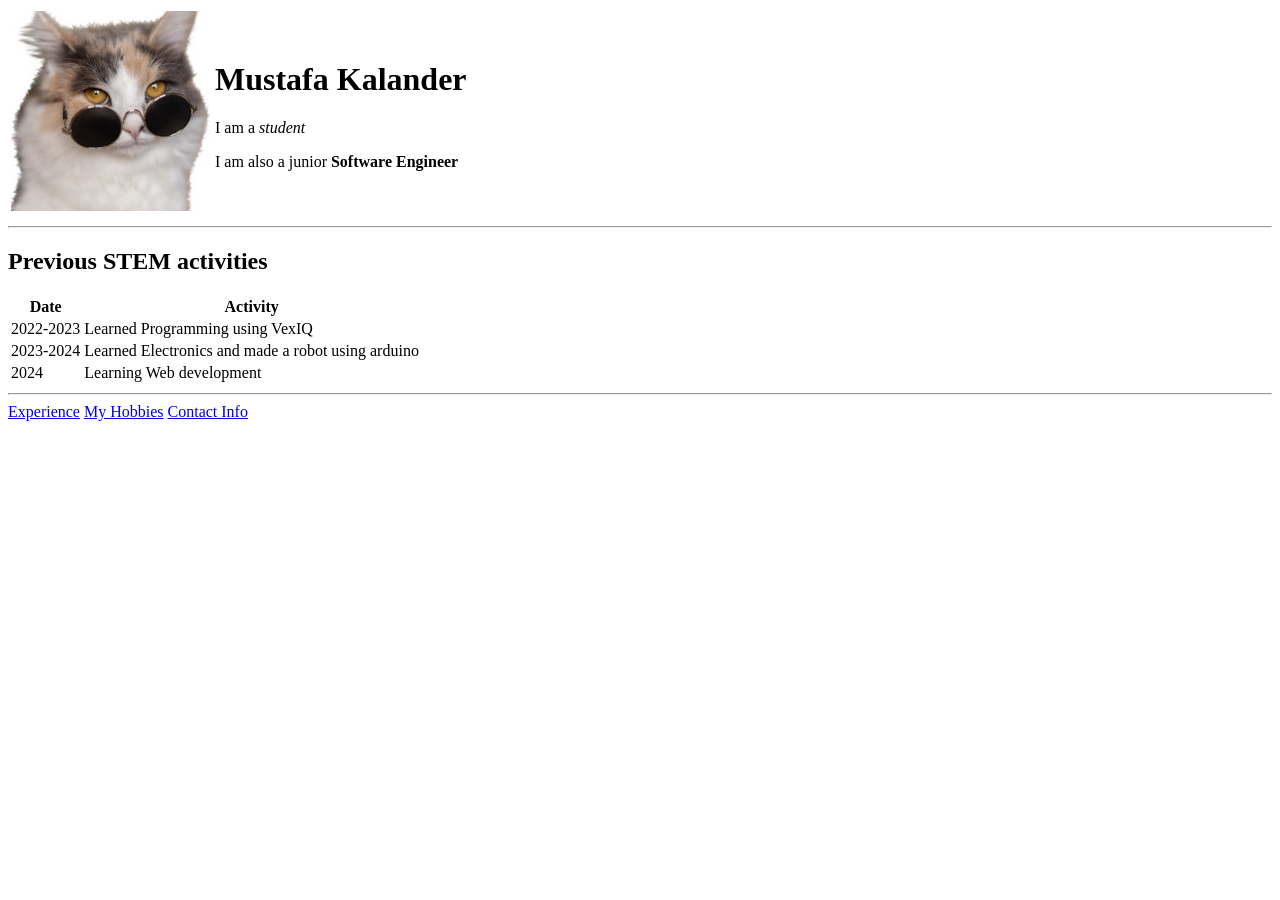
==== Index.html @ a8bc72f9 "Add V1 of Portfolio after HTML" ====
<!DOCTYPE html>
<html lang="en">
<head>
    <meta charset="UTF-8">
    <meta name="viewport" content="width=device-width, initial-scale=1.0">
    <title>Kalander</title>
</head>
<body>
    <table>
        <tr>
            <td><img src="Images/ProfilePictureSmall.jpg" alt="Personal Picture"></td>
            <td>
                <h1>Mustafa Kalander</h1>
                <p>I am a <em>student</em></p>
                <p>I am also a junior <strong>Software Engineer</strong></p>
            </td>
        </tr>
    </table>
    <hr>
    <h2>Previous STEM activities</h2>
    <table>
        <thead>
            <tr>
                <th>Date</th>
                <th>Activity</th>
            </tr>
        </thead>
        <tbody>
            <tr>
                <td>2022-2023</td>
                <td>Learned Programming using VexIQ</td>
            </tr>
            <tr>
                <td>2023-2024</td>
                <td>Learned Electronics and made a robot using arduino</td>
            </tr>
            <tr>
                <td>2024</td>
                <td>Learning Web development</td>
            </tr>
        </tbody>
    </table>
    <hr>
    <a href="Experience.html" target="_blank">Experience</a>
    <a href="Hobbies.html" target="_blank">My Hobbies</a>
    <a href="ContactInfo.html" target="_blank">Contact Info</a>
</body>
</html>
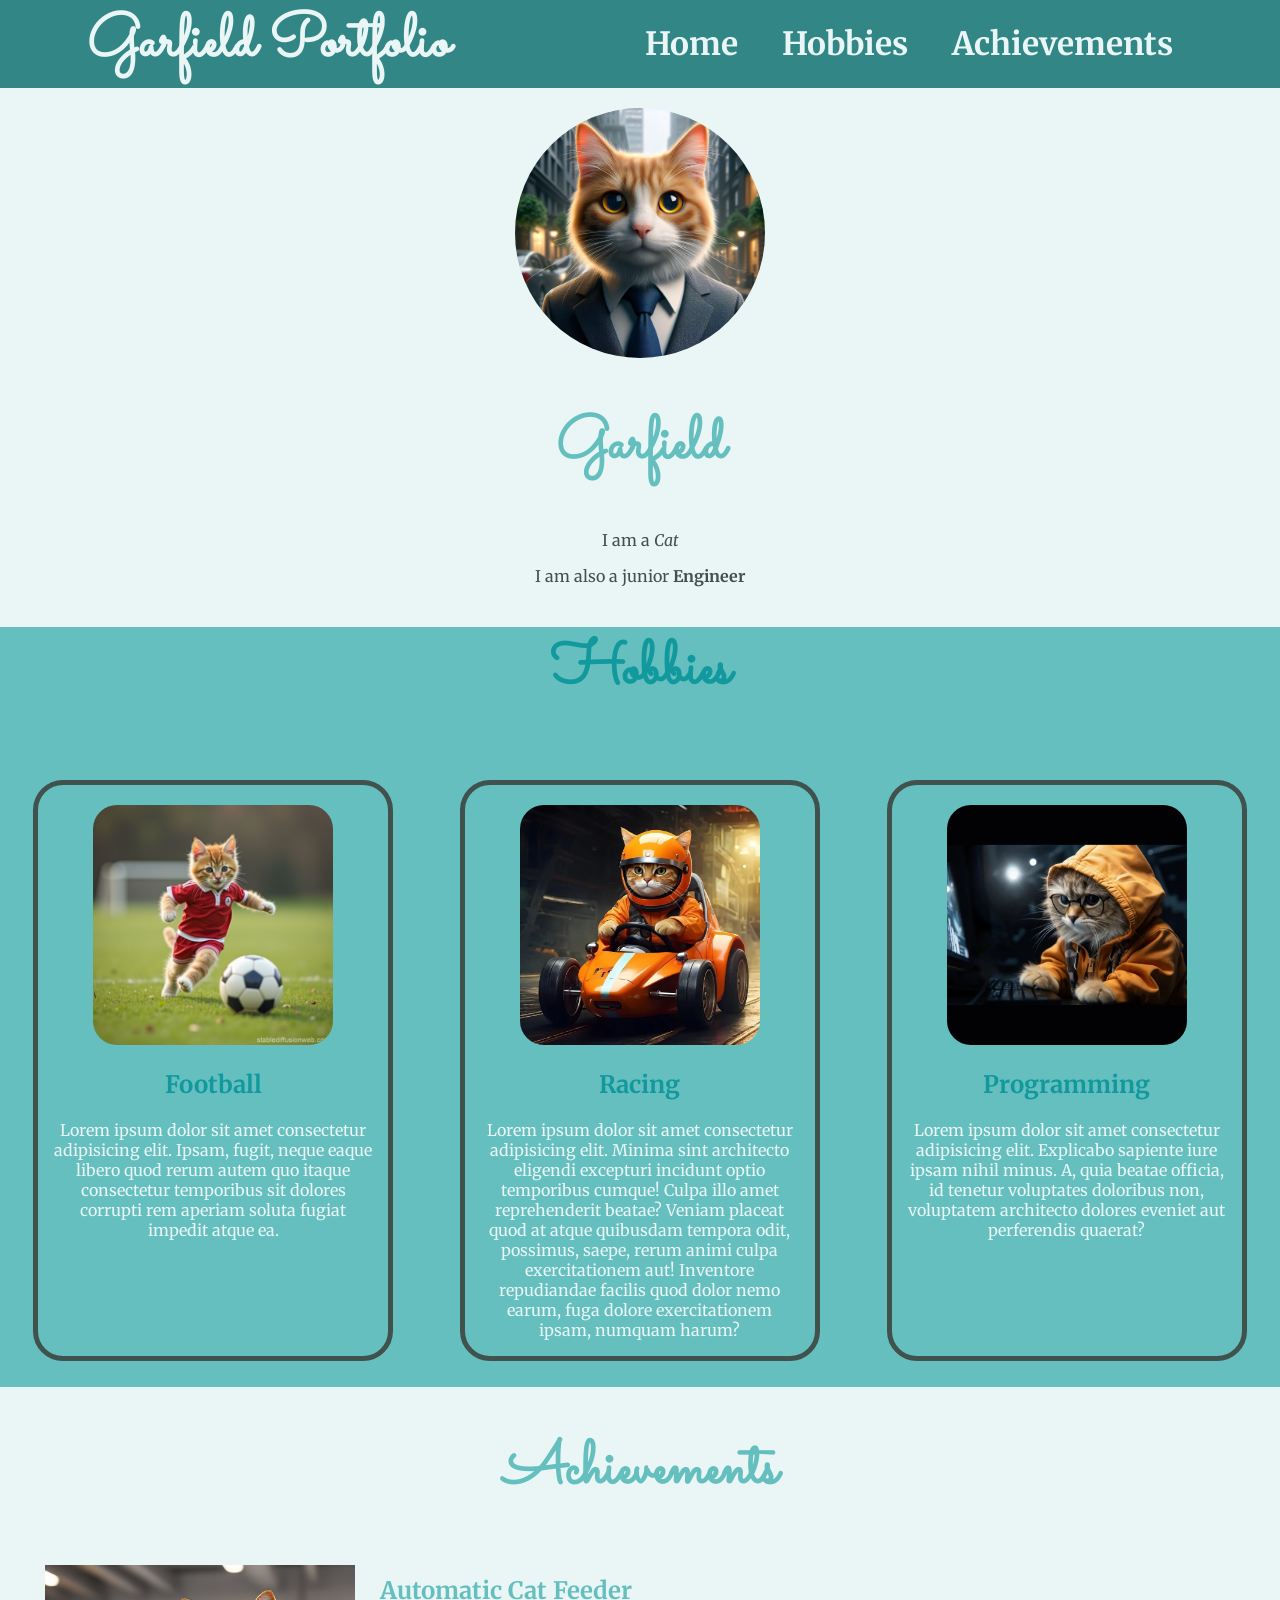
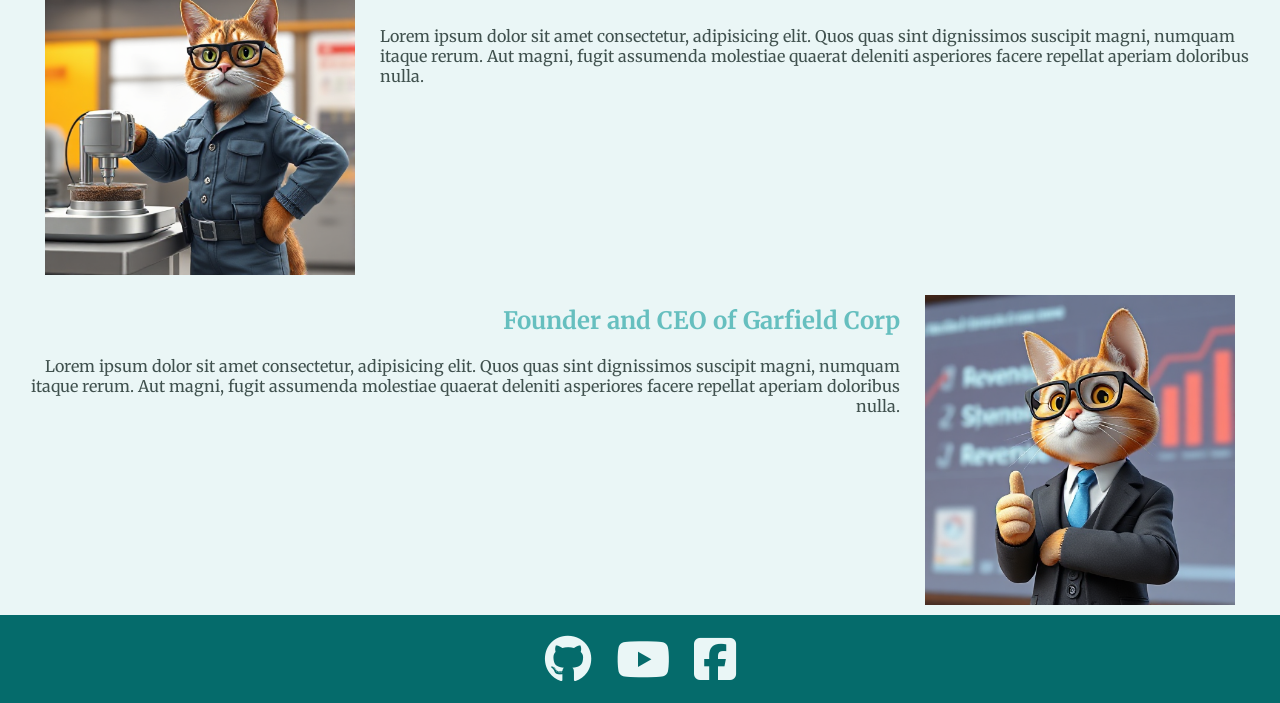
==== commit 90cdb911: "Add files via upload" ====
--- a/Index.html
+++ b/Index.html
@@ -3,46 +3,68 @@
 <head>
     <meta charset="UTF-8">
     <meta name="viewport" content="width=device-width, initial-scale=1.0">
-    <title>Kalander</title>
+    <title>Garfield</title>
+    <link rel="stylesheet" href="css/style.css">
+    <link rel="shortcut icon" href="favicon.ico" type="image/x-icon">
+    <link href="https://fonts.googleapis.com/css2?family=Merriweather:ital,wght@0,300;0,400;0,700;0,900;1,300;1,400;1,700;1,900&family=Montserrat:ital,wght@0,100..900;1,100..900&family=Sacramento&display=swap" rel="stylesheet">
+    <link rel="stylesheet" href="https://cdnjs.cloudflare.com/ajax/libs/font-awesome/6.7.2/css/all.min.css" integrity="sha512-Evv84Mr4kqVGRNSgIGL/F/aIDqQb7xQ2vcrdIwxfjThSH8CSR7PBEakCr51Ck+w+/U6swU2Im1vVX0SVk9ABhg==" crossorigin="anonymous" referrerpolicy="no-referrer" />
 </head>
 <body>
-    <table>
-        <tr>
-            <td><img src="Images/ProfilePictureSmall.jpg" alt="Personal Picture"></td>
-            <td>
-                <h1>Mustafa Kalander</h1>
-                <p>I am a <em>student</em></p>
-                <p>I am also a junior <strong>Software Engineer</strong></p>
-            </td>
-        </tr>
-    </table>
-    <hr>
-    <h2>Previous STEM activities</h2>
-    <table>
-        <thead>
-            <tr>
-                <th>Date</th>
-                <th>Activity</th>
-            </tr>
-        </thead>
-        <tbody>
-            <tr>
-                <td>2022-2023</td>
-                <td>Learned Programming using VexIQ</td>
-            </tr>
-            <tr>
-                <td>2023-2024</td>
-                <td>Learned Electronics and made a robot using arduino</td>
-            </tr>
-            <tr>
-                <td>2024</td>
-                <td>Learning Web development</td>
-            </tr>
-        </tbody>
-    </table>
-    <hr>
-    <a href="Experience.html" target="_blank">Experience</a>
-    <a href="Hobbies.html" target="_blank">My Hobbies</a>
-    <a href="ContactInfo.html" target="_blank">Contact Info</a>
+    <div class="navbar">
+        <h1>Garfield Portfolio</h1>
+        <div class="navbuttons-container">
+            <a href="#Home">Home</a>
+            <a href="#Hobbies">Hobbies</a>
+            <a href="#Achievements">Achievements</a>
+        </div>
+    </div>
+    <div id="Home" class="Section1 LightSection">
+        <img class="ProfilePicture" src="Images/01Profile.jpg" alt="Personal Picture">
+        <h1>Garfield</h1>
+        <p>I am a <em>Cat</em></p>
+        <p>I am also a junior <strong>Engineer</strong></p>
+    </div>
+    <div id="Hobbies" class="Section2 DarkSection">
+        <h1>Hobbies</h1>
+        <div class="card-container">
+            <div class="Card">
+                <img src="Images/02Soccer.jpg" alt="Soccer Picture">
+                <h2>Football</h2>
+                <p>Lorem ipsum dolor sit amet consectetur adipisicing elit. Ipsam, fugit, neque eaque libero quod rerum autem quo itaque consectetur temporibus sit dolores corrupti rem aperiam soluta fugiat impedit atque ea.</p>
+            </div>
+            <div class="Card">
+                <img src="Images/03Racing.jpeg" alt="Soccer Picture">
+                <h2>Racing</h2>
+                <p>Lorem ipsum dolor sit amet consectetur adipisicing elit. Minima sint architecto eligendi excepturi incidunt optio temporibus cumque! Culpa illo amet reprehenderit beatae? Veniam placeat quod at atque quibusdam tempora odit, possimus, saepe, rerum animi culpa exercitationem aut! Inventore repudiandae facilis quod dolor nemo earum, fuga dolore exercitationem ipsam, numquam harum?</p>
+            </div>
+            <div class="Card">
+                <img src="Images/04Programming.png" alt="Soccer Picture">
+                <h2>Programming</h2>
+                <p>Lorem ipsum dolor sit amet consectetur adipisicing elit. Explicabo sapiente iure ipsam nihil minus. A, quia beatae officia, id tenetur voluptates doloribus non, voluptatem architecto dolores eveniet aut perferendis quaerat?</p>
+            </div>
+        </div>
+    </div>
+    <div id="Achievements" class="Section3 LightSection">
+        <h1>Achievements</h1>
+        <div class="CatFeeder-container">
+            <img src="Images/05Feeder.png" alt="Cat Feeder Project Picture">
+            <div>
+                <h2>Automatic Cat Feeder</h2>
+                <p>Lorem ipsum dolor sit amet consectetur, adipisicing elit. Quos quas sint dignissimos suscipit magni, numquam itaque rerum. Aut magni, fugit assumenda molestiae quaerat deleniti asperiores facere repellat aperiam doloribus nulla.</p>
+            </div>
+        </div>
+        <div class="GarfieldCorp-container">
+            <div>
+                <h2>Founder and CEO of Garfield Corp</h2>
+                <p>Lorem ipsum dolor sit amet consectetur, adipisicing elit. Quos quas sint dignissimos suscipit magni, numquam itaque rerum. Aut magni, fugit assumenda molestiae quaerat deleniti asperiores facere repellat aperiam doloribus nulla.</p>
+            </div>
+            <img src="Images/06Company.jpg" alt="GarfieldCorp Picture">
+        </div>
+    </div>
+    <div class="Footer">
+        <a href="https://github.com/" target="_blank"><i class="fa-brands fa-3x fa-github"></i></a>
+        <a href="https://www.youtube.com/" target="_blank"><i class="fa-brands fa-3x fa-youtube"></i></a>
+        <a href="https://www.facebook.com/" target="_blank"><i class="fa-brands fa-3x fa-square-facebook"></i></a>
+    </div>
 </body>
 </html>
--- a/css/style.css
+++ b/css/style.css
@@ -0,0 +1,110 @@
+body{
+    background-color: #EAF6F6;
+    text-align: center;
+    margin: 0;
+    font-family: "Merriweather", serif;
+}
+h1 {
+    font-family: "Sacramento", serif;
+    font-size: 3.75rem;
+}
+.navbar{
+    background-color: rgba(5, 107, 107, .8);
+    display: flex;
+    justify-content: space-around;
+    align-items: center;
+    position: sticky;
+    top: 0;
+}
+.navbar h1{
+    margin: 0;
+    color: #EAF6F6;
+}
+.navbar a{
+    text-decoration: none;
+    font-family: "Merriweather", serif;
+    color: #EAF6F6;
+    font-weight: bold;
+    font-size: 2rem;
+    margin: 0 20px;
+}
+.LightSection{
+    background-color: #EAF6F6;
+    h1 {
+        color: #66BFBF;
+    }
+    h2 {
+        color: #66BFBF;
+    }
+    p {
+        color: #40514E;
+    }
+}
+.DarkSection{
+    background-color: #66BFBF;
+    h1 {
+        color: #11999E;
+    }
+    h2 {
+        color: #11999E;
+    }
+    p {
+        color: #EAF6F6;
+    }
+}
+.ProfilePicture{
+    border-radius: 50%;
+    width: 250px;
+}
+.Section1{
+    margin-top: 20px;
+}
+.card-container{
+    display: flex;
+    justify-content: space-around;
+}
+.Card{
+    width: 25%;
+    margin: 2%;
+    border: solid 5px #40514E;
+    border-radius: 30px;
+    padding:0 15px;
+}
+.Card img{
+    width: 75%;
+    border-radius: 10%;
+    margin-top: 20px;
+}
+.CatFeeder-container{
+    display: flex;
+    text-align: left;
+    padding: 0 20px;
+}
+.CatFeeder-container img{
+    width: 25%;
+    margin: 10px 25px;
+}
+
+.GarfieldCorp-container{
+    display: flex;
+    text-align: right;
+    padding: 0 20px;
+}
+.GarfieldCorp-container img{
+    width: 25%;
+    margin: 10px 25px;
+}
+
+.Footer{
+    background-color: rgba(5, 107, 107, 1);
+    text-align: center;
+    padding: 10px;
+}
+.Footer a{
+    text-decoration: none;
+    color: #EAF6F6;
+}
+
+.fa-brands{
+    margin: 10px;
+}
